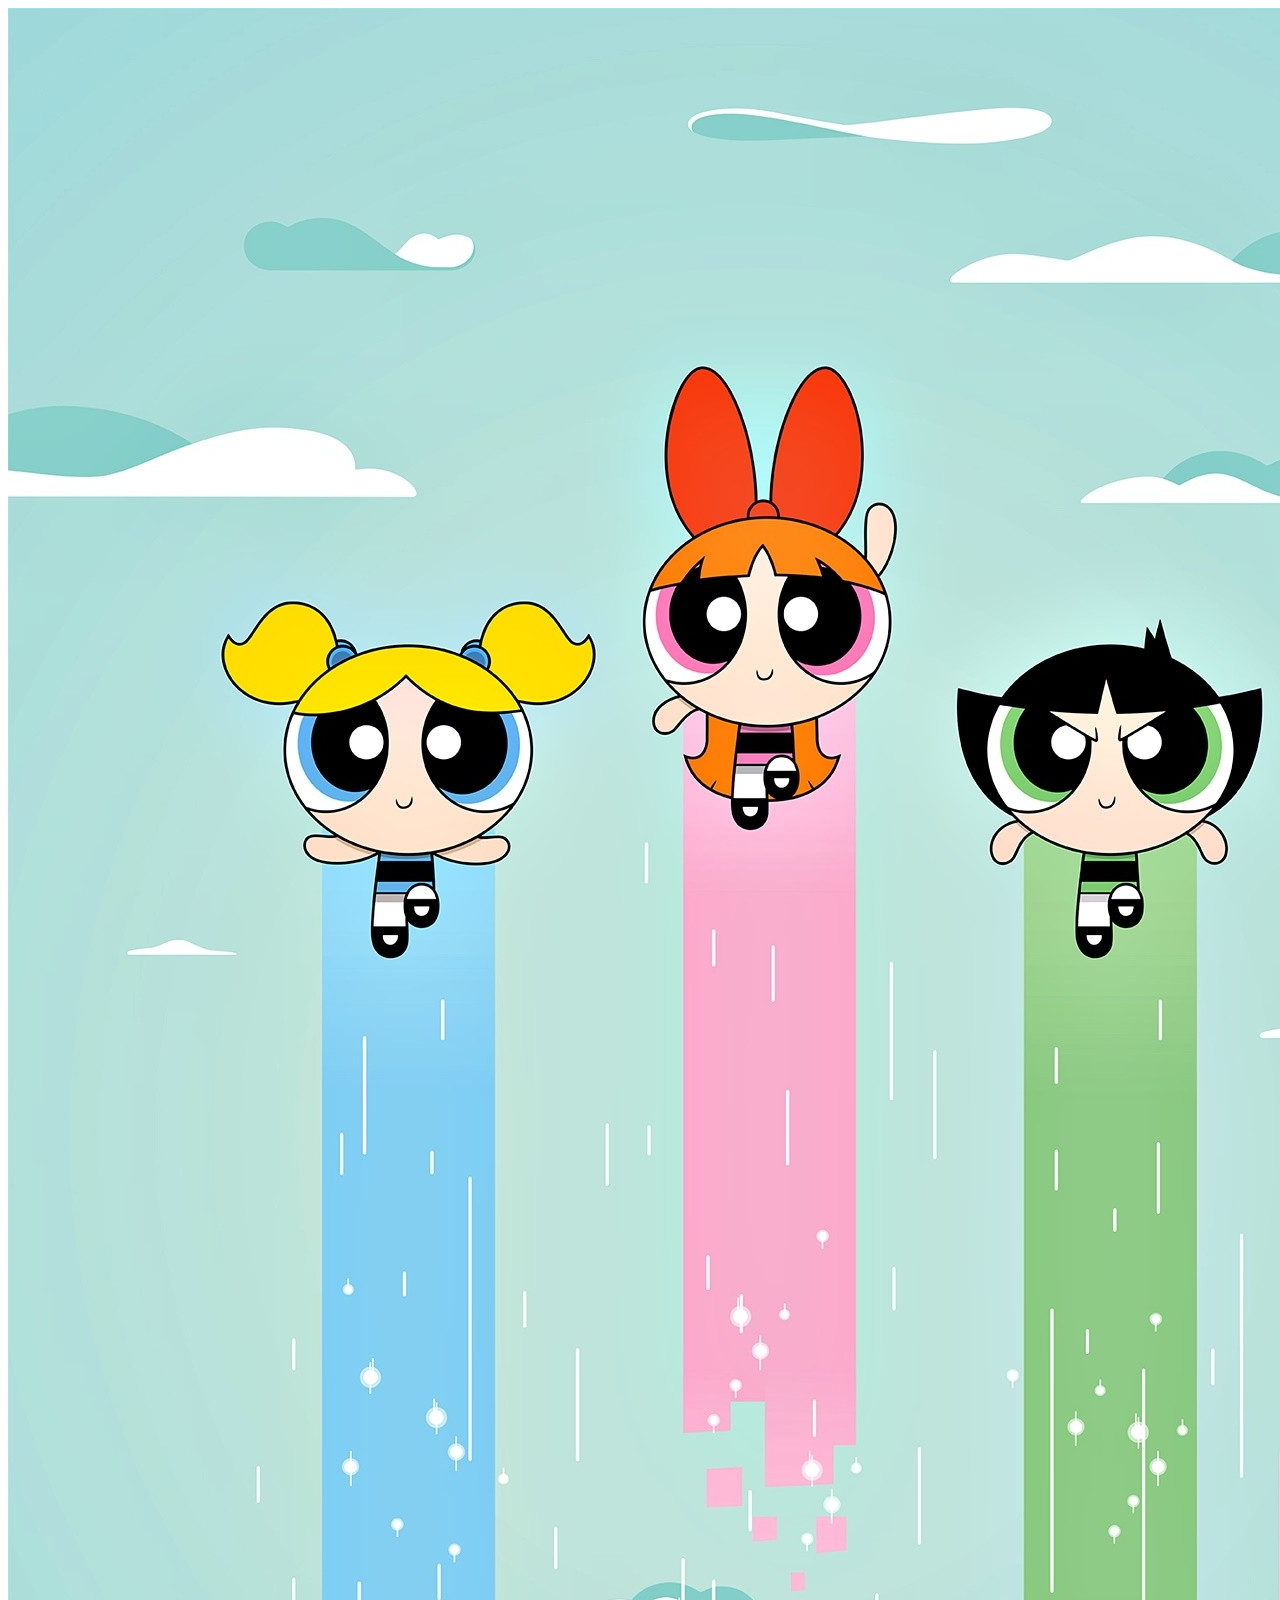
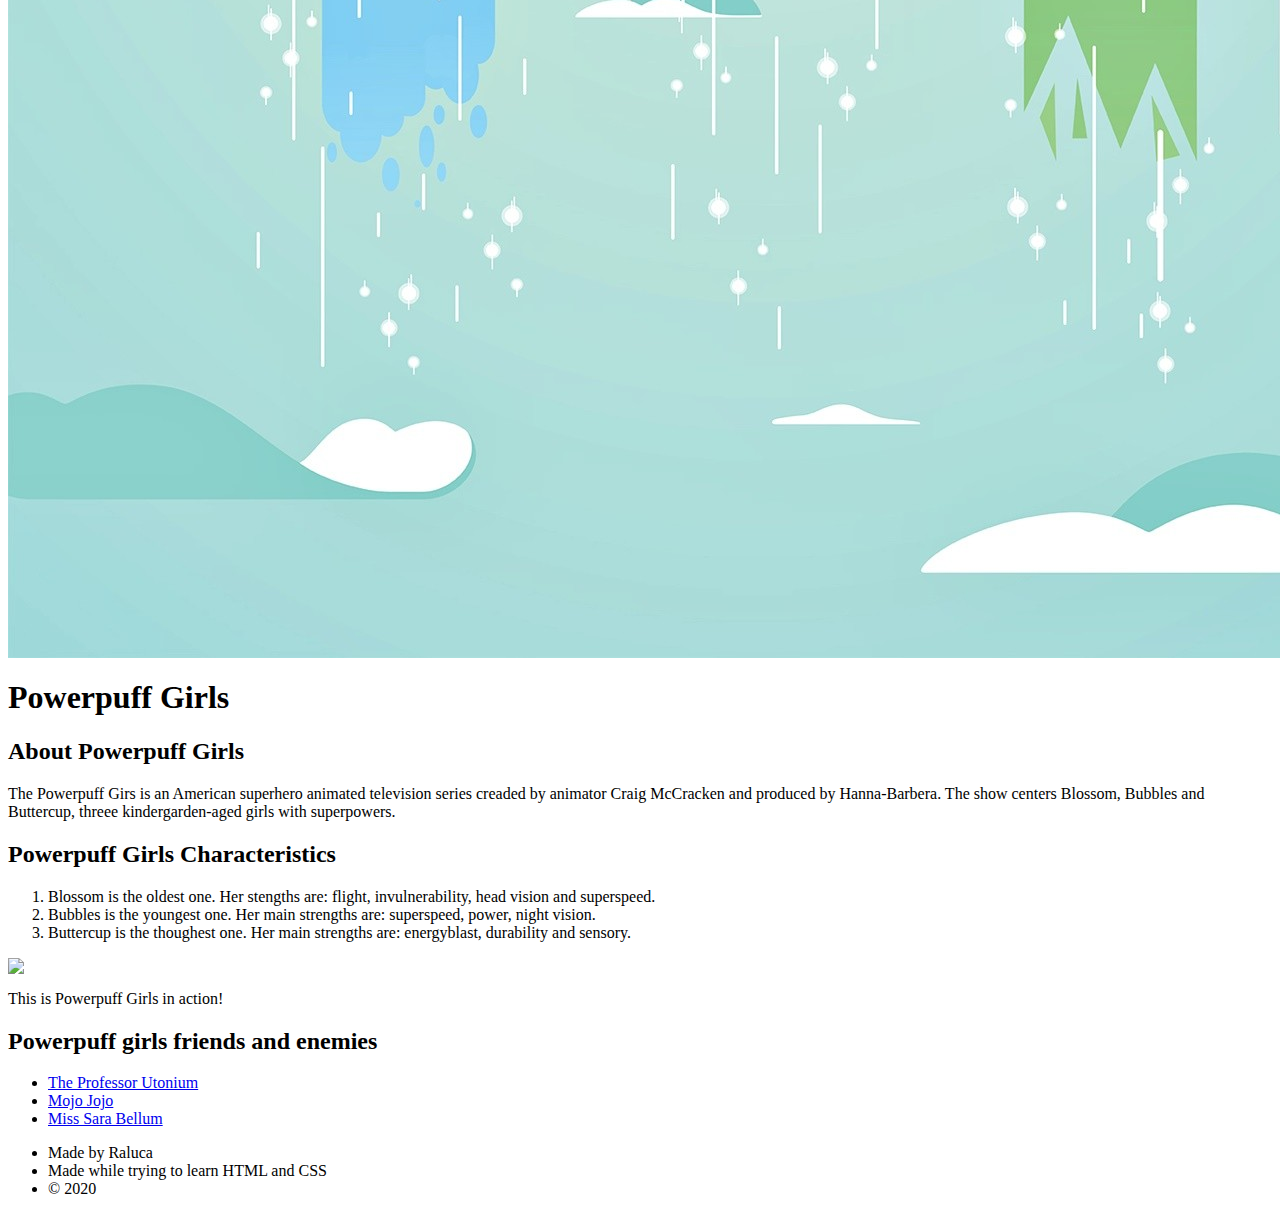
==== index.html @ 8d4359b2 "Update index.html" ====
<!DOCTTYPE html>
<html>
<head>
	<title>Powerpuff Girls</title>
	<link rel="stylesheet" type="text/css"href="CSS/hero.css">
</head>
<body>
	<div class="wrapper">
		<header>
			<img src="IMG/profile.jpg">
			<h1>Powerpuff Girls</h1>
		</header>
		<div class="content">
		     <h2>About Powerpuff Girls</h2>
             <p> The Powerpuff Girs is an American superhero animated television series creaded by animator Craig McCracken and produced by Hanna-Barbera. The show centers Blossom, Bubbles and Buttercup, threee kindergarden-aged girls with superpowers.</p>
             <h2> Powerpuff Girls Characteristics </h2>
              <ol>
              	<li>Blossom is the oldest one. Her stengths are: flight, invulnerability, head vision and superspeed.</li>
              	<li>Bubbles is the youngest one. Her main strengths are: superspeed, power, night vision.</li>
              	<li>Buttercup is the thoughest one. Her main strengths are: energyblast, durability and sensory.</li>
              </ol>
              <img class="big-image" src="img/big-image.jpg">
              
              <p class="caption">This is Powerpuff Girls in action!</p>
              <h2> Powerpuff girls friends and enemies</h2>
              <ul>
              	<li><a href="https://cartoon-photocollection.blogspot.com/2012/07/professor-utonium-cartoon-photos.html" target="_blank" title="Visit Professor's page">The Professor Utonium</a></li>
              	<li><a href="https://warnerbros.fandom.com/wiki/Mojo_Jojo?file=Mojo-Jojo-Cartoon-Picture-mj610.gif" target=_blank" title="Visit Mojo Jojo's page">Mojo Jojo</a></li>
              	<li><a href="https://powerpuffgirls.fandom.com/wiki/Sara_Bellum_(1998_TV_series)?file=Sara_Bellum.png target="_blank" title="Visit Sara Bellum's page">Miss Sara Bellum</a></li>
              	

              </ul>
	    </div>
	    <footer>
	    	<ul>
	    		<li>Made by Raluca</li>
	    		<li>Made while trying to learn HTML and CSS</li>
	    		<li>&copy; 2020</li>
	    	</ul>
	    </footer>
	</div>
</body>
</html>
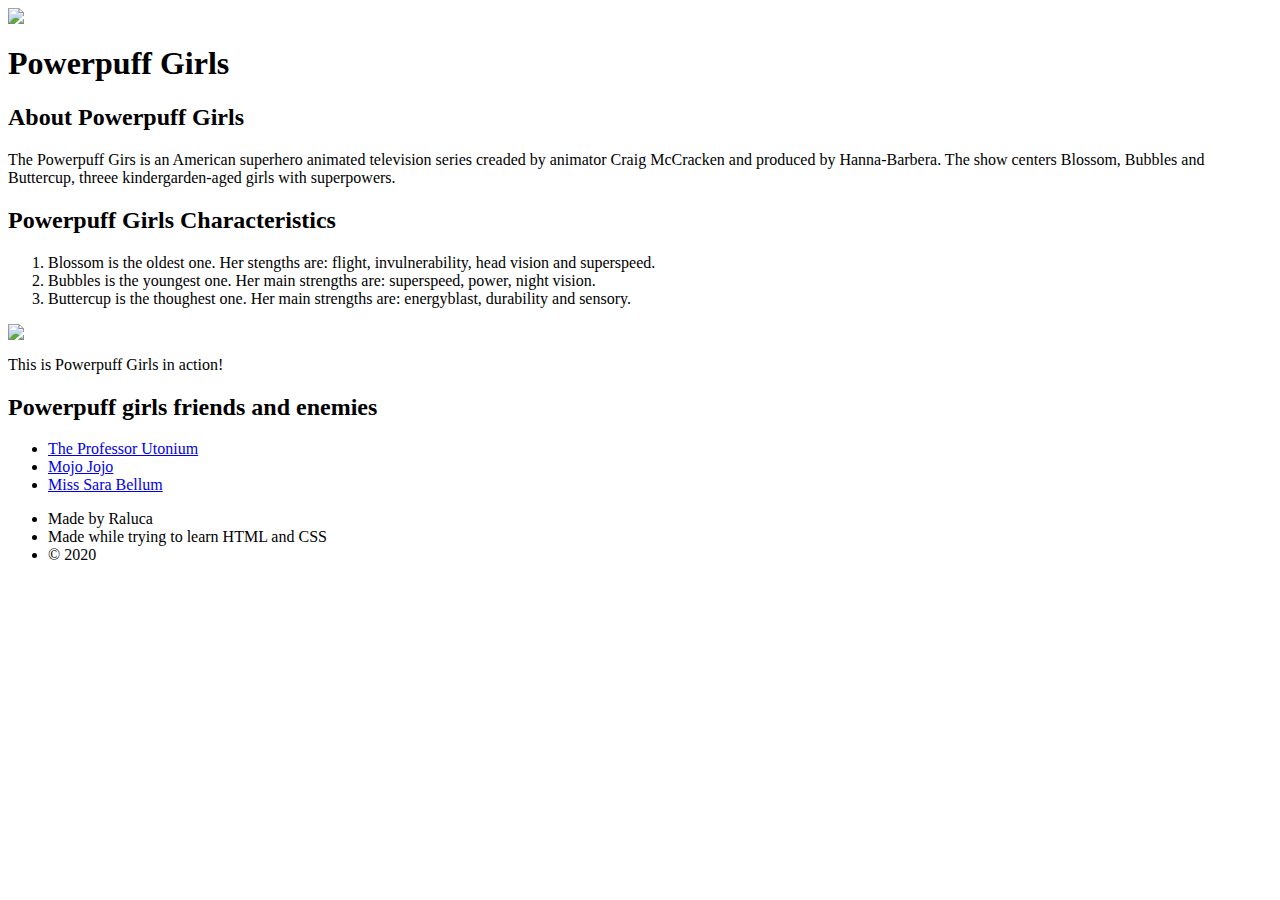
==== commit 88044f17: "Update index.html" ====
--- a/index.html
+++ b/index.html
@@ -7,7 +7,7 @@
 <body>
 	<div class="wrapper">
 		<header>
-			<img src="IMG/profile.jpg">
+			<img src="img/profile.jpg">
 			<h1>Powerpuff Girls</h1>
 		</header>
 		<div class="content">
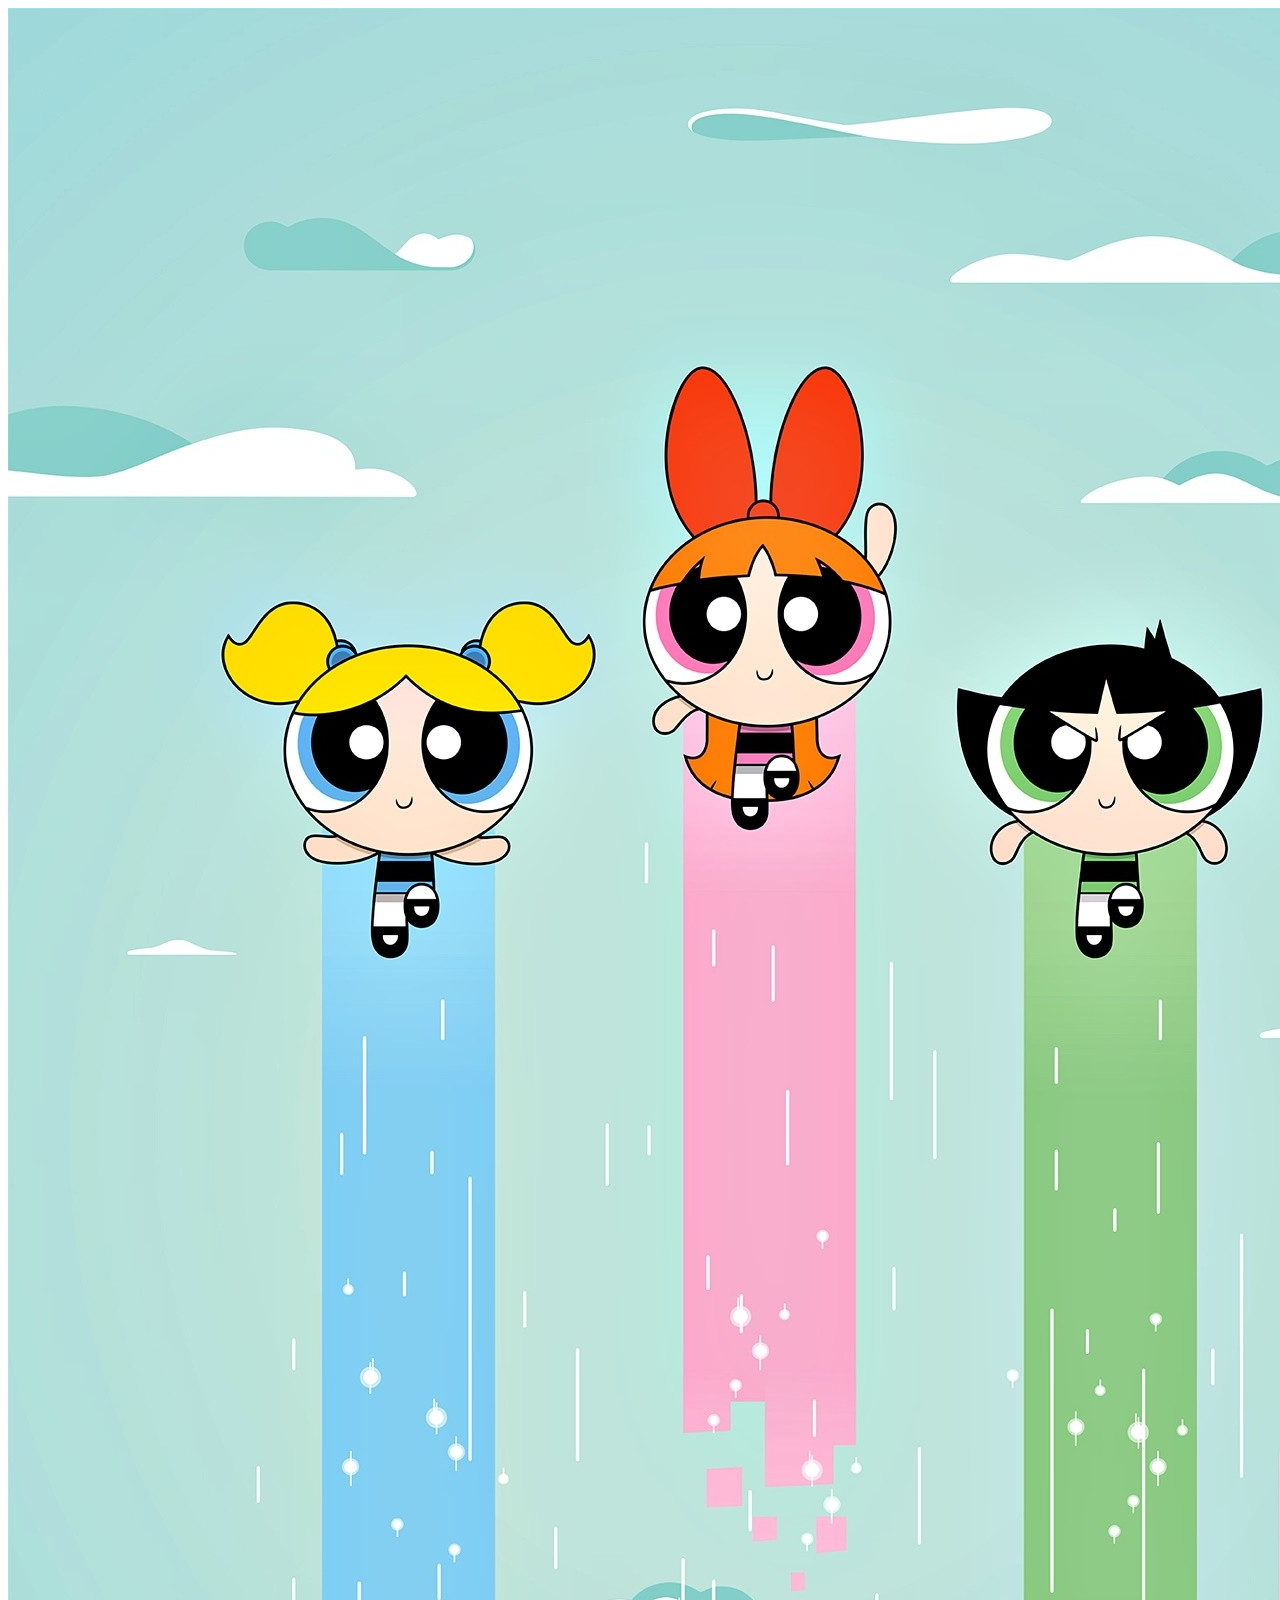
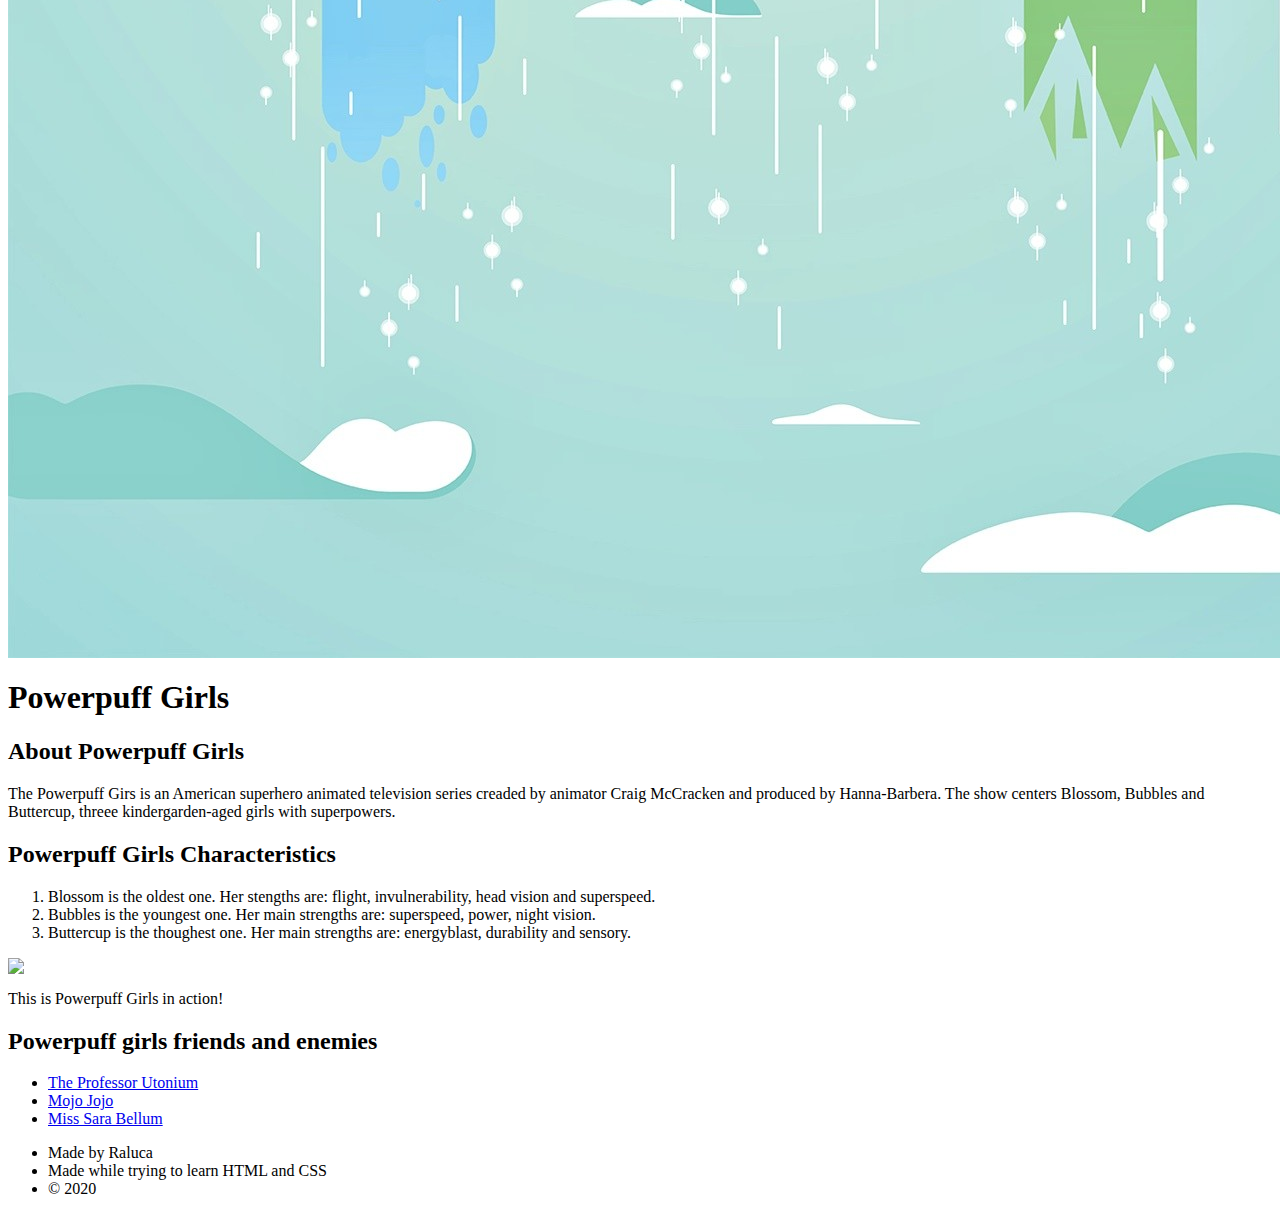
==== commit a30e23ad: "Update index.html" ====
--- a/index.html
+++ b/index.html
@@ -7,7 +7,7 @@
 <body>
 	<div class="wrapper">
 		<header>
-			<img src="img/profile.jpg">
+			<img src="IMG/profile.jpg">
 			<h1>Powerpuff Girls</h1>
 		</header>
 		<div class="content">
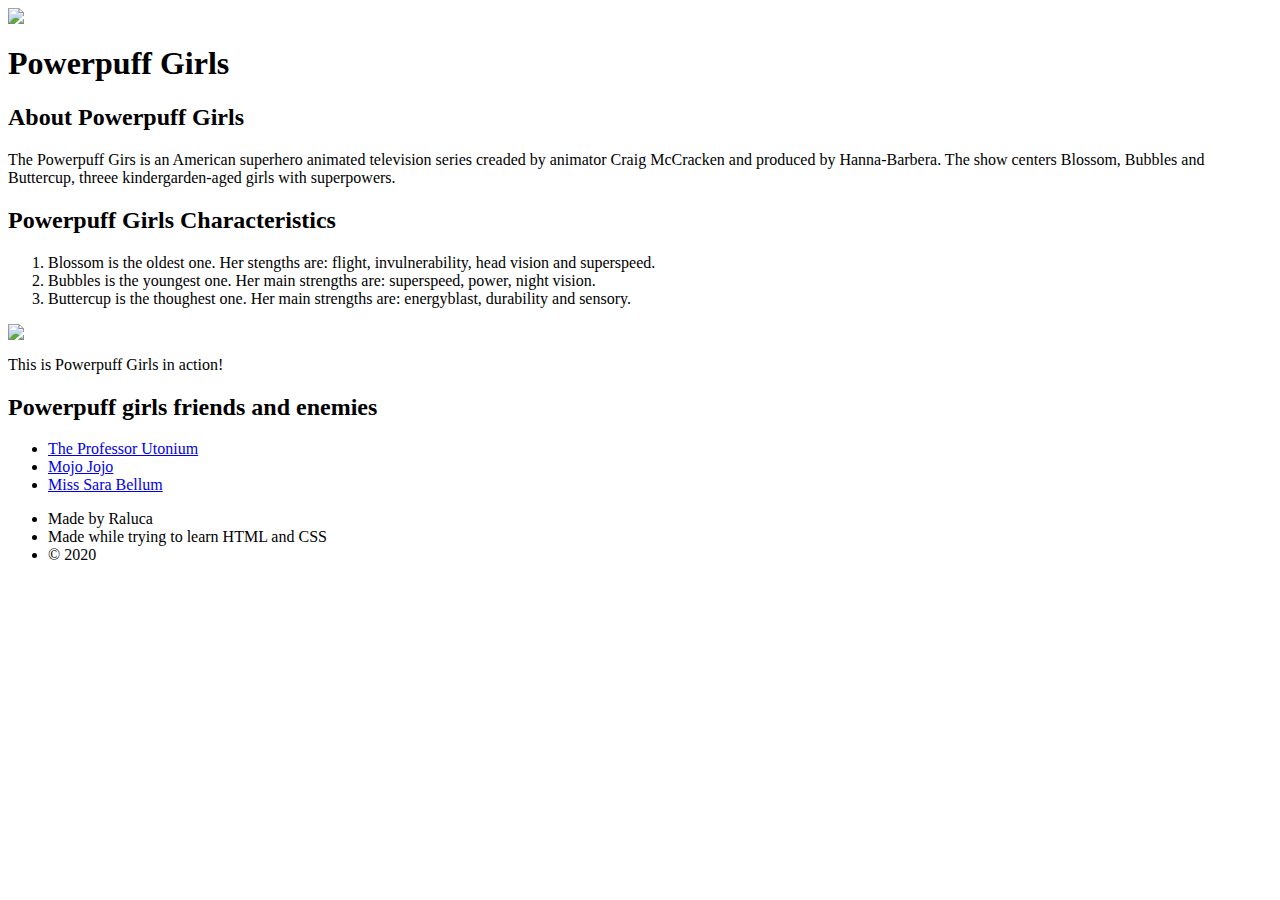
==== commit 1a7078e0: "Update index.html" ====
--- a/index.html
+++ b/index.html
@@ -7,7 +7,7 @@
 <body>
 	<div class="wrapper">
 		<header>
-			<img src="IMG/profile.jpg">
+			<img src="img/profile.jpg">
 			<h1>Powerpuff Girls</h1>
 		</header>
 		<div class="content">
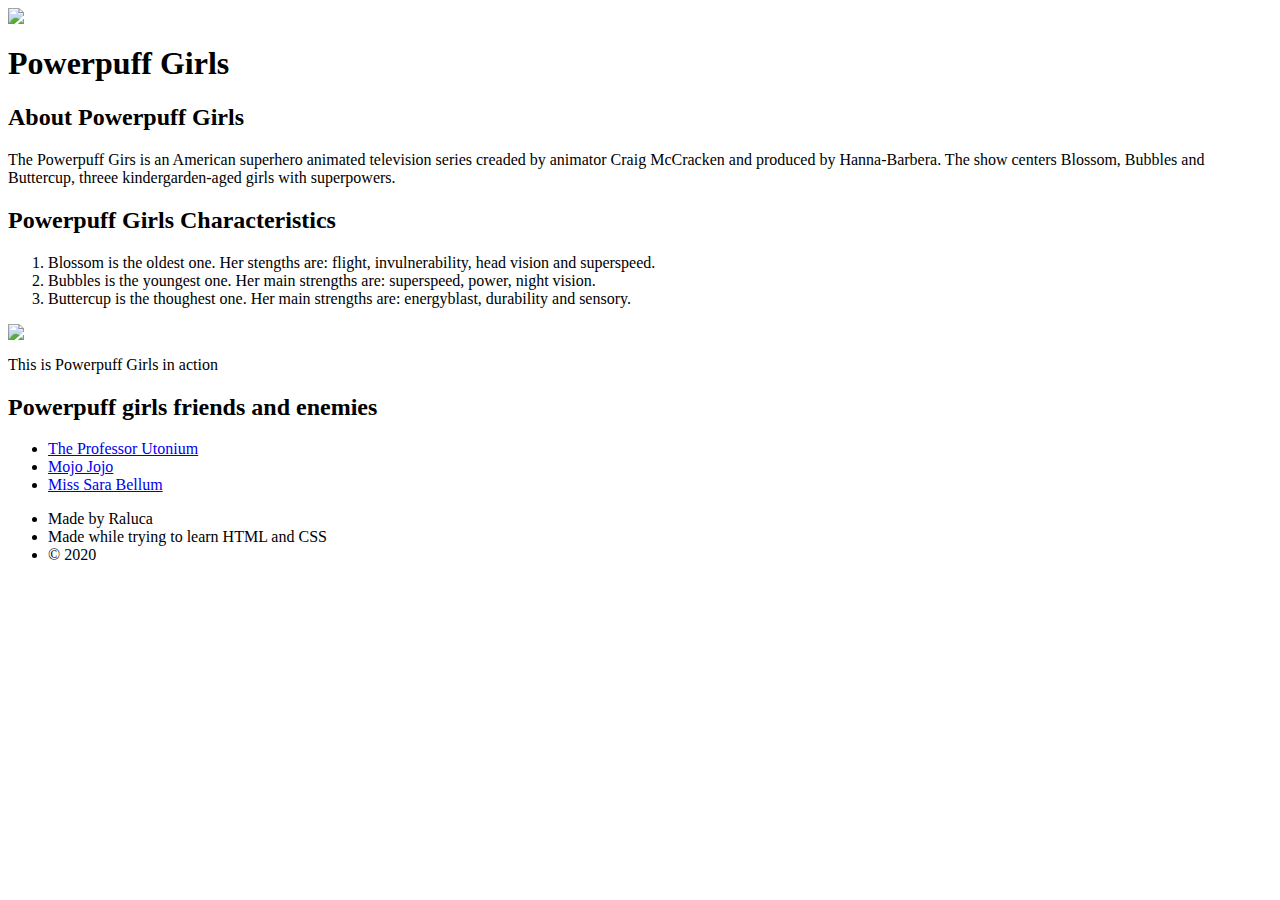
==== commit fe7abcfd: "Update index.html" ====
--- a/index.html
+++ b/index.html
@@ -19,9 +19,9 @@
               	<li>Bubbles is the youngest one. Her main strengths are: superspeed, power, night vision.</li>
               	<li>Buttercup is the thoughest one. Her main strengths are: energyblast, durability and sensory.</li>
               </ol>
-              <img class="big-image" src="img/big-image.jpg">
+              <img class="big-image" src="IMG/big-image.jpg.">
               
-              <p class="caption">This is Powerpuff Girls in action!</p>
+              <p class="caption">This is Powerpuff Girls in action</p>
               <h2> Powerpuff girls friends and enemies</h2>
               <ul>
               	<li><a href="https://cartoon-photocollection.blogspot.com/2012/07/professor-utonium-cartoon-photos.html" target="_blank" title="Visit Professor's page">The Professor Utonium</a></li>
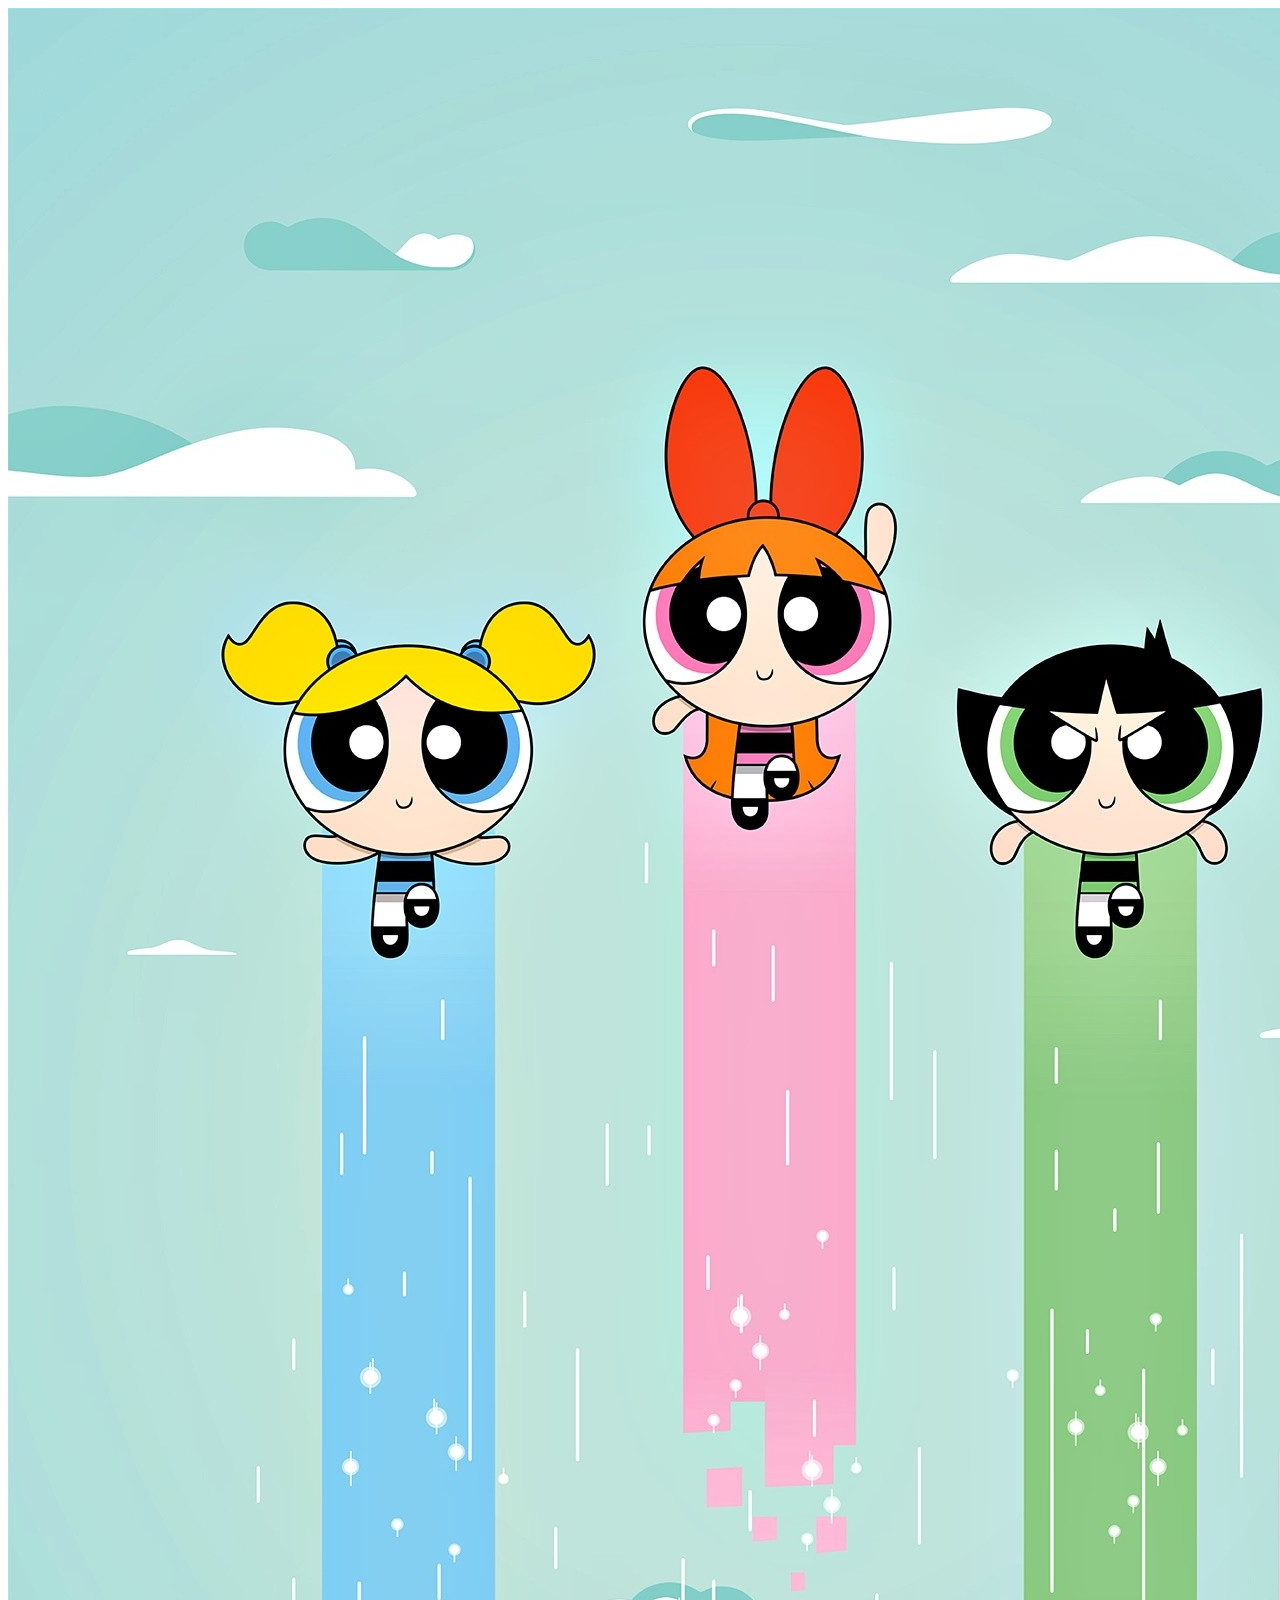
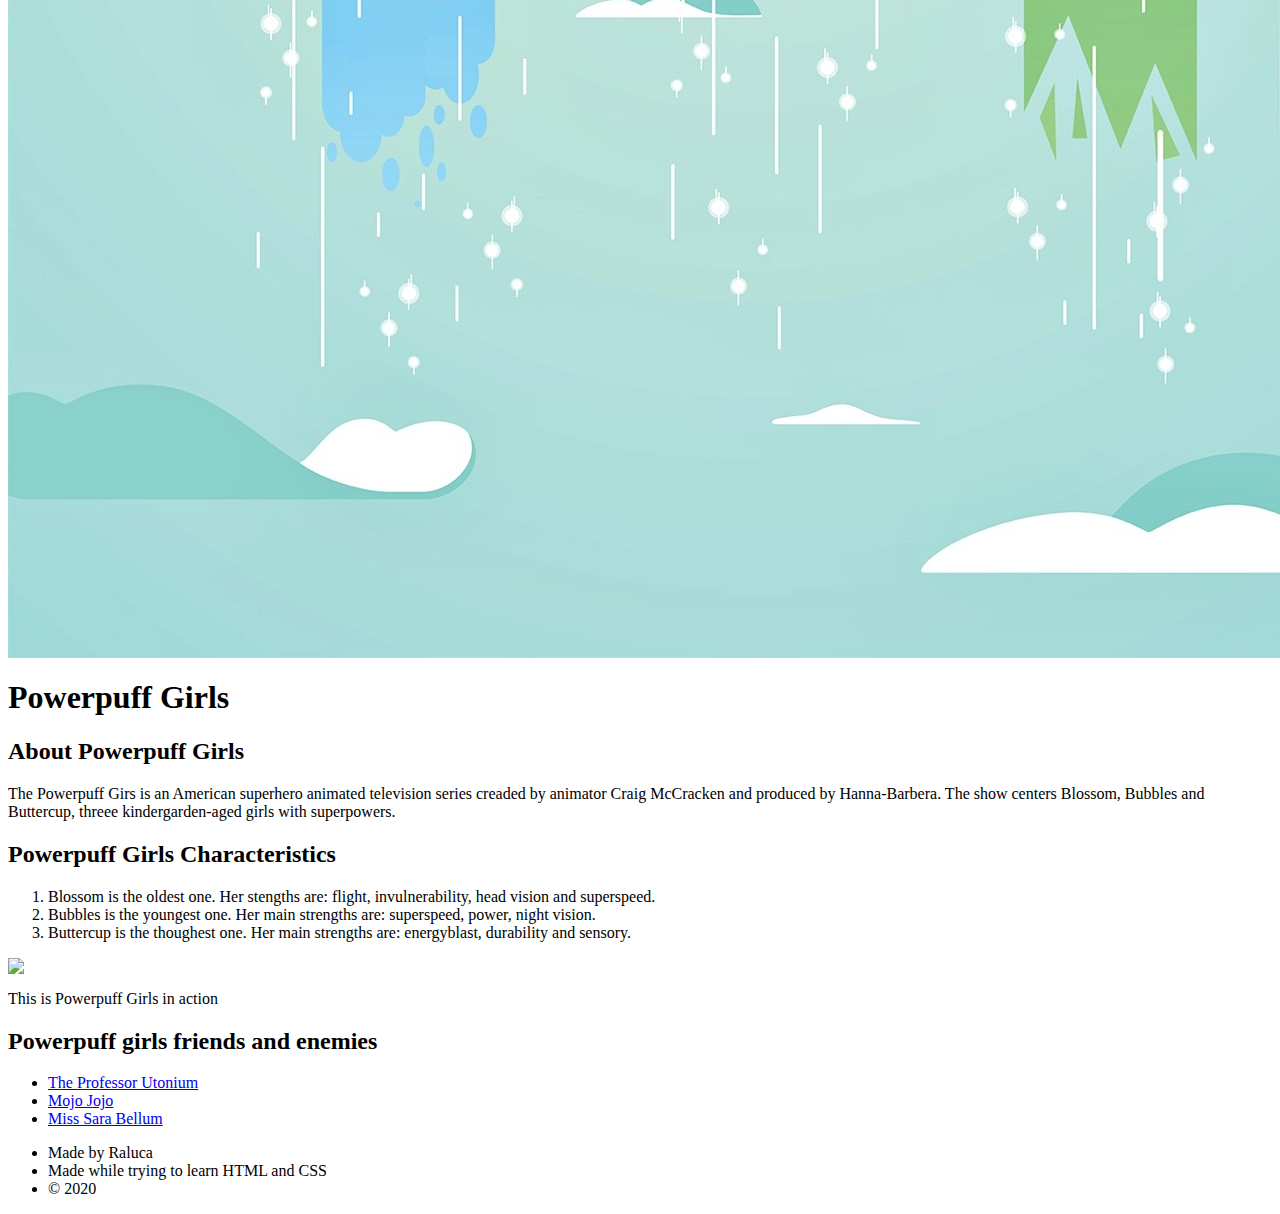
==== commit 10cf717e: "Update index.html" ====
--- a/index.html
+++ b/index.html
@@ -7,7 +7,7 @@
 <body>
 	<div class="wrapper">
 		<header>
-			<img src="img/profile.jpg">
+			<img src="IMG/profile.jpg">
 			<h1>Powerpuff Girls</h1>
 		</header>
 		<div class="content">
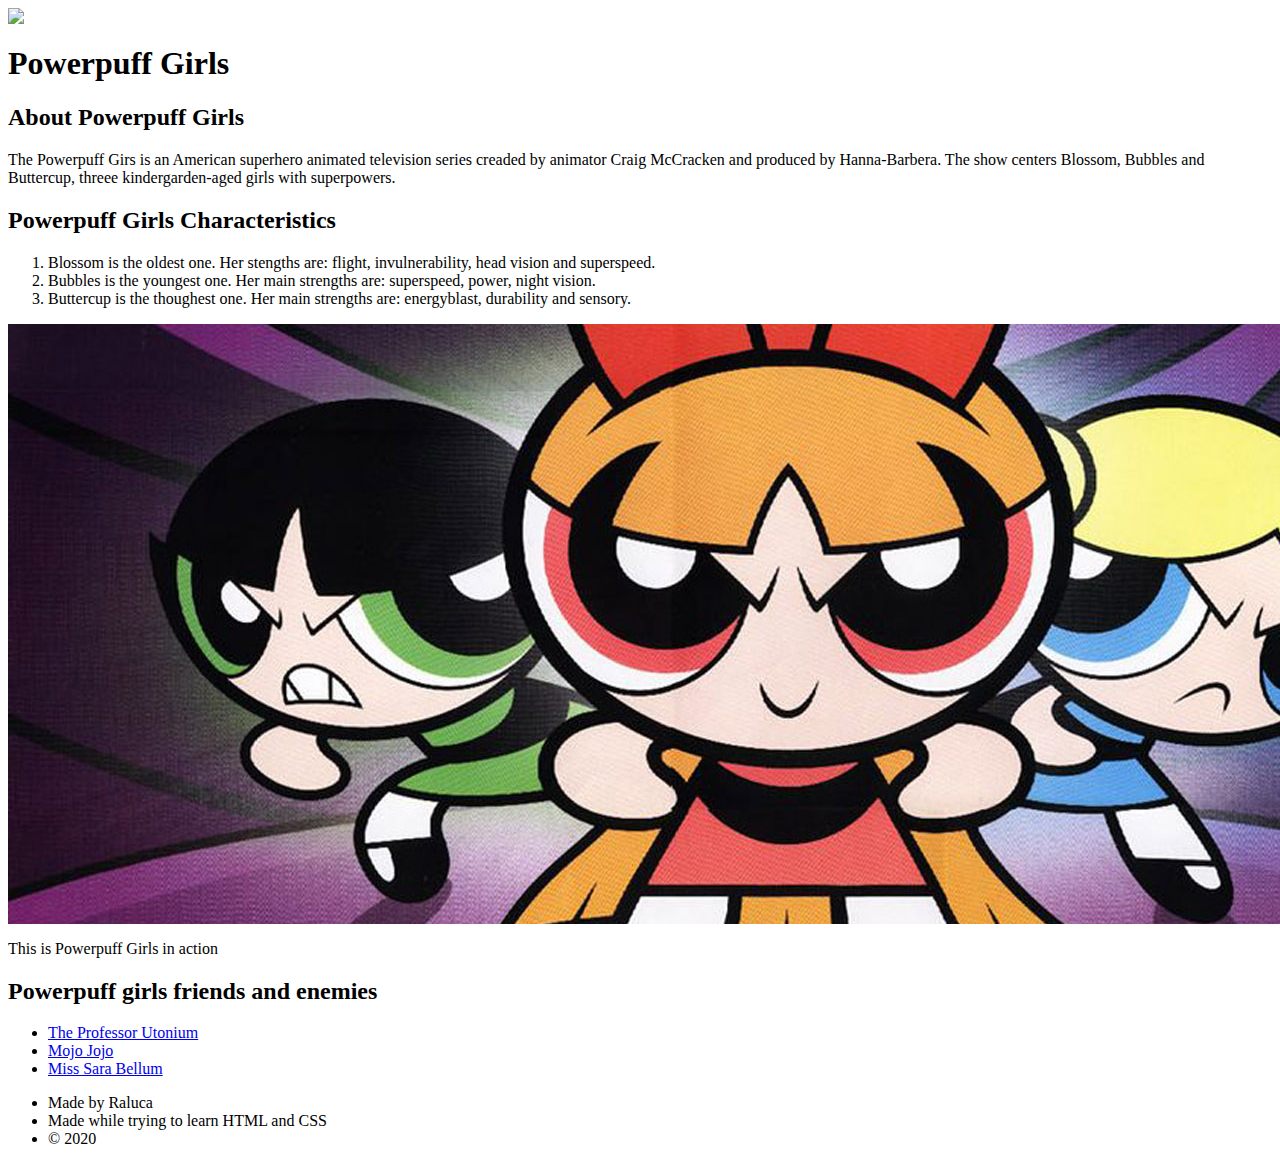
==== commit 46c6d71c: "Update index.html" ====
--- a/index.html
+++ b/index.html
@@ -7,7 +7,7 @@
 <body>
 	<div class="wrapper">
 		<header>
-			<img src="IMG/profile.jpg">
+			<img src="img/profile.jpg">
 			<h1>Powerpuff Girls</h1>
 		</header>
 		<div class="content">
@@ -19,7 +19,7 @@
               	<li>Bubbles is the youngest one. Her main strengths are: superspeed, power, night vision.</li>
               	<li>Buttercup is the thoughest one. Her main strengths are: energyblast, durability and sensory.</li>
               </ol>
-              <img class="big-image" src="IMG/big-image.jpg.">
+              <img class="big-image" src="IMG/big-image.jpg">
               
               <p class="caption">This is Powerpuff Girls in action</p>
               <h2> Powerpuff girls friends and enemies</h2>
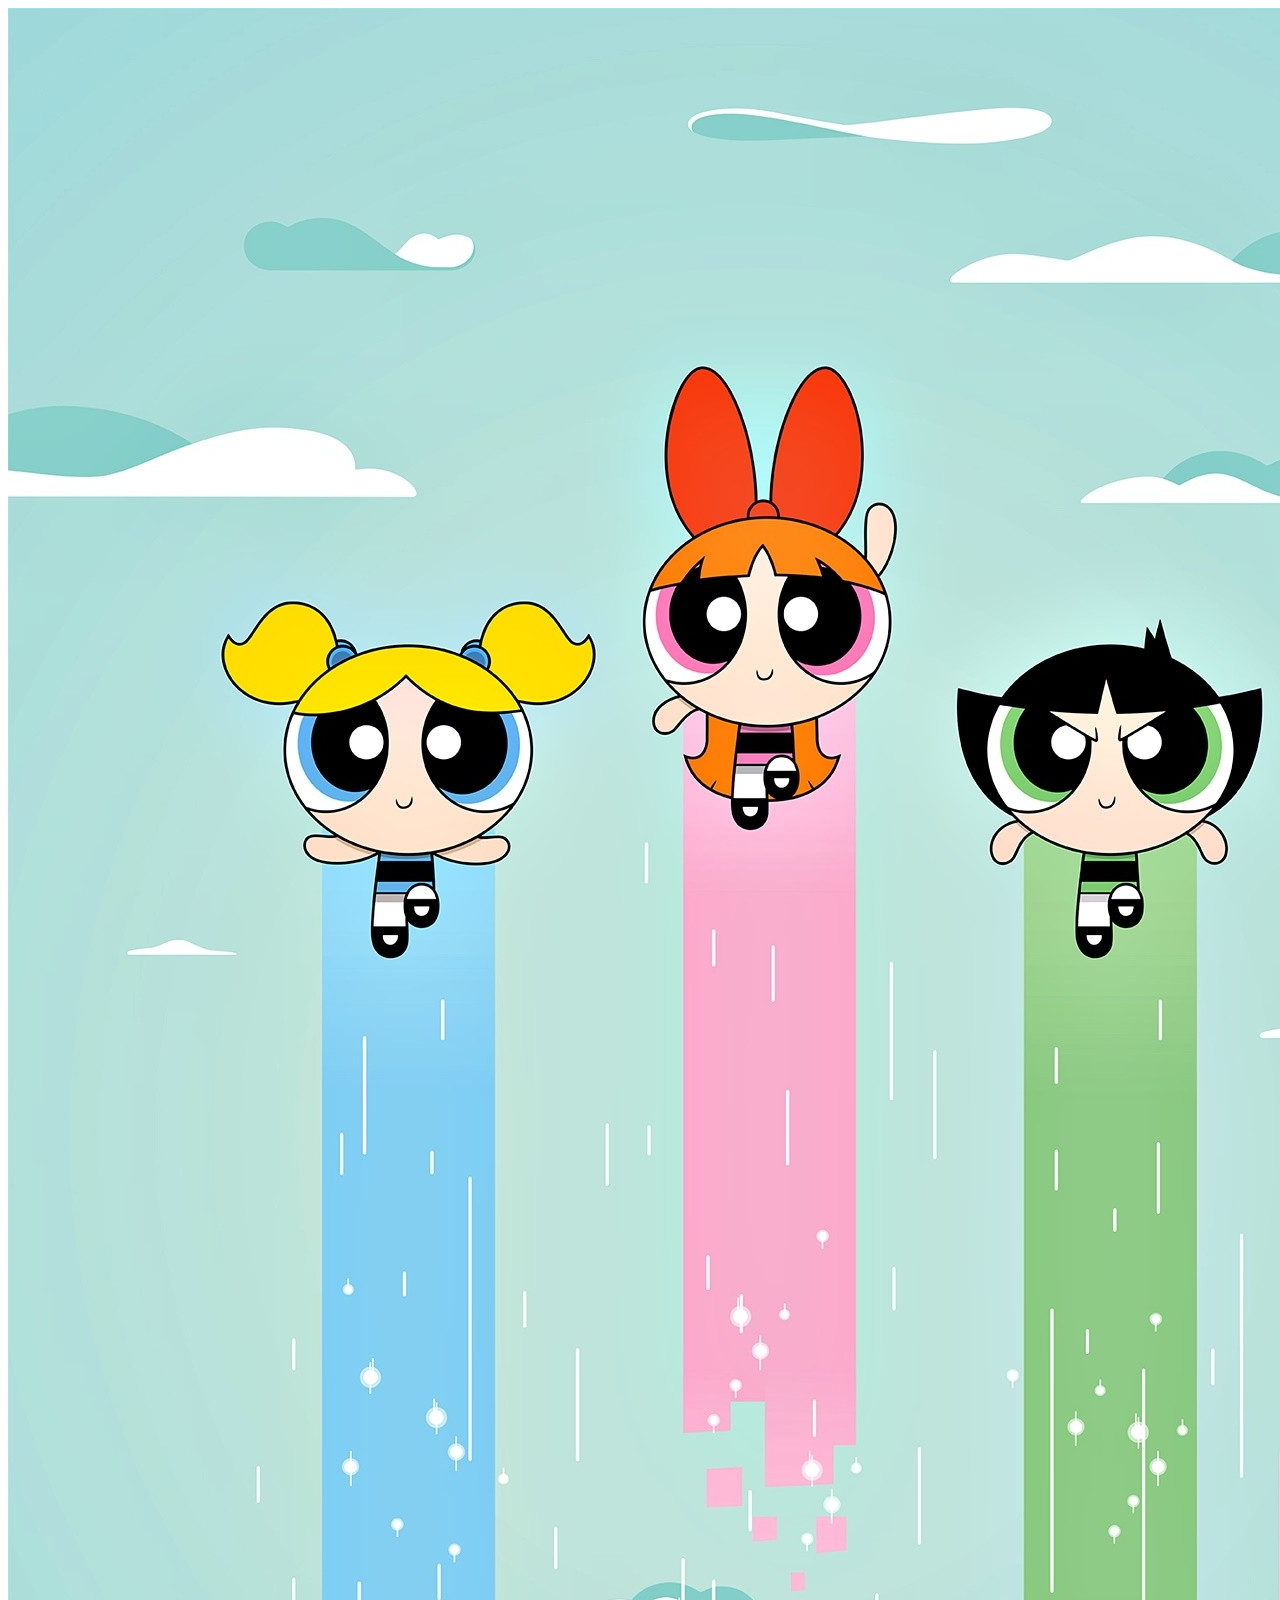
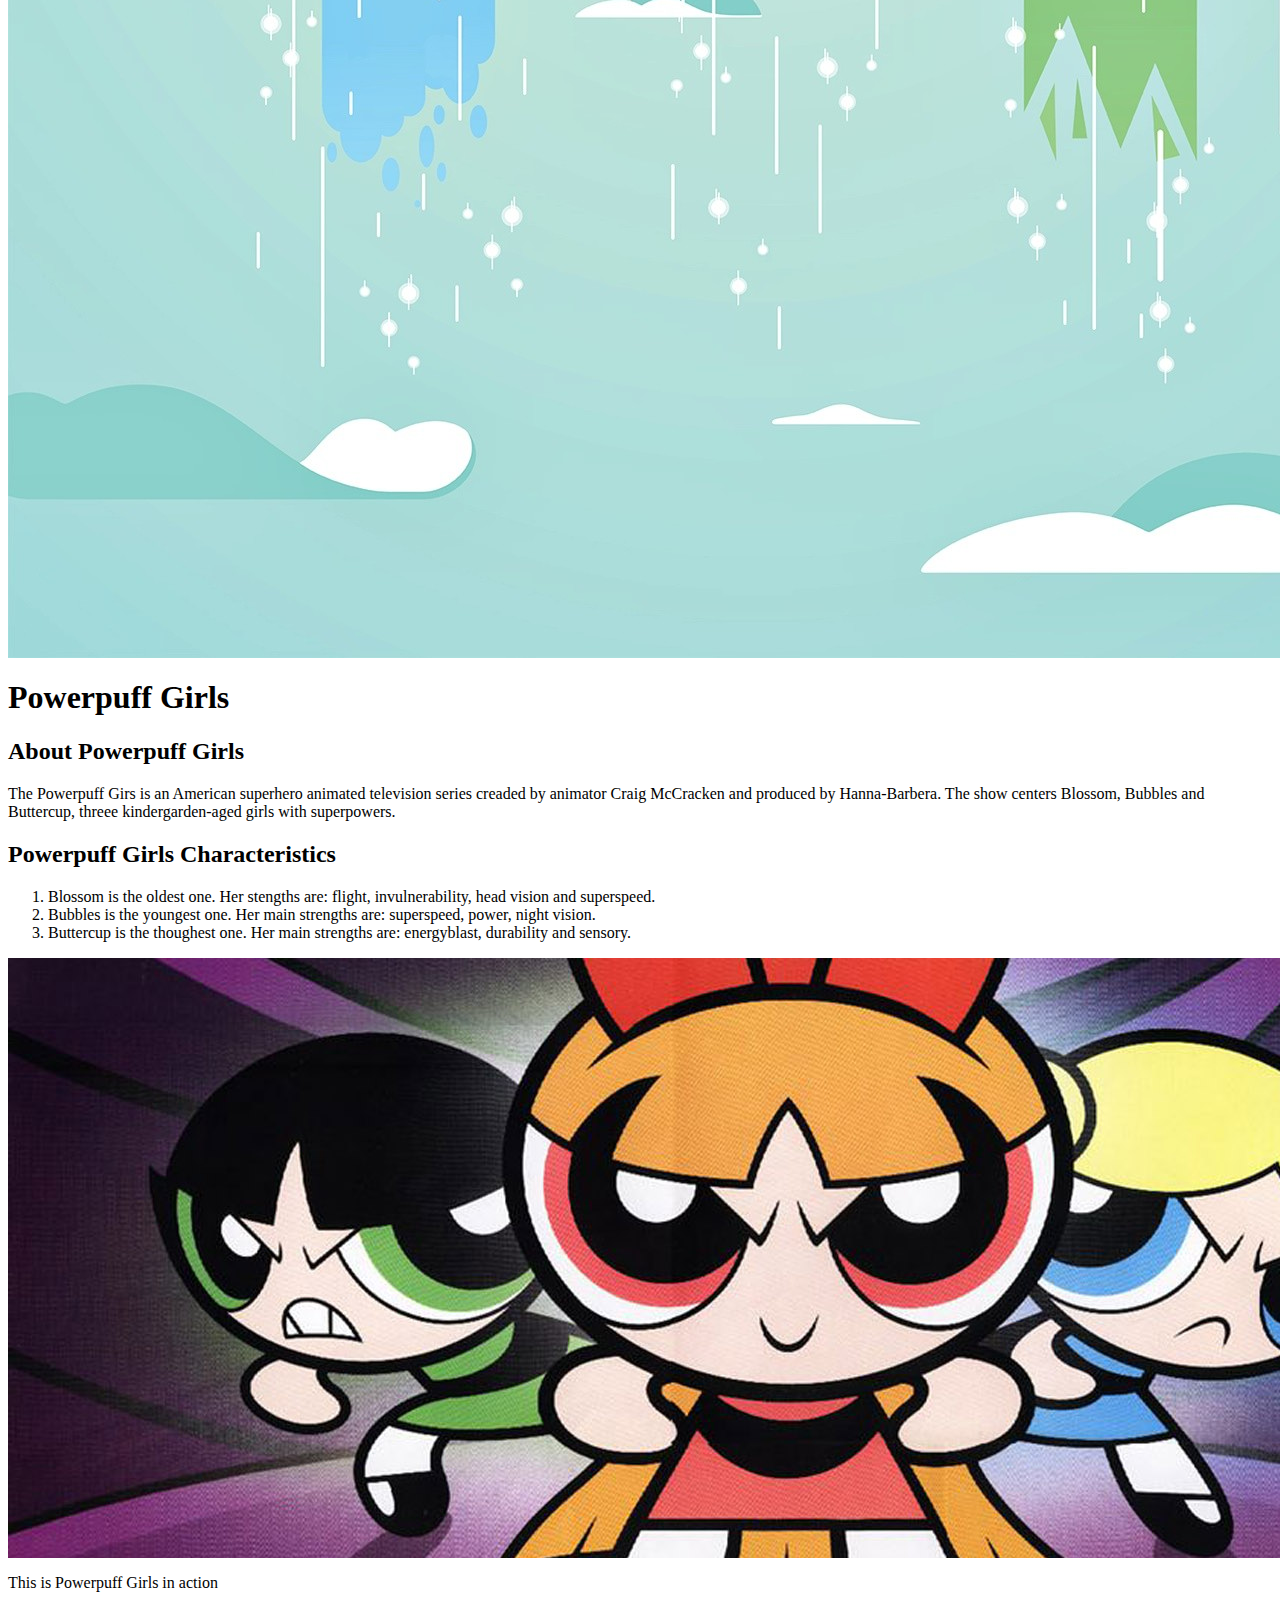
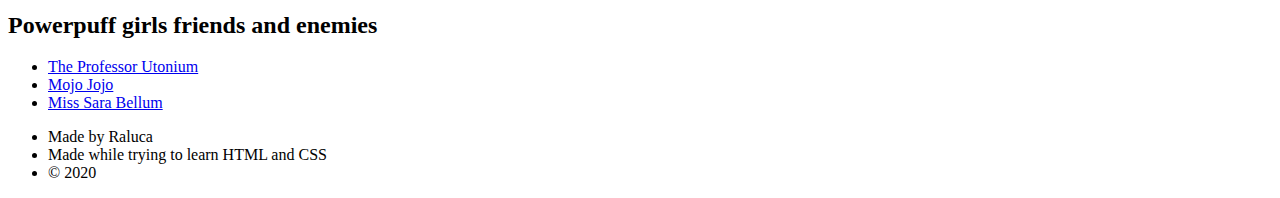
==== commit 51f28afa: "Update index.html" ====
--- a/index.html
+++ b/index.html
@@ -7,7 +7,7 @@
 <body>
 	<div class="wrapper">
 		<header>
-			<img src="img/profile.jpg">
+			<img src="IMG/profile.jpg">
 			<h1>Powerpuff Girls</h1>
 		</header>
 		<div class="content">
